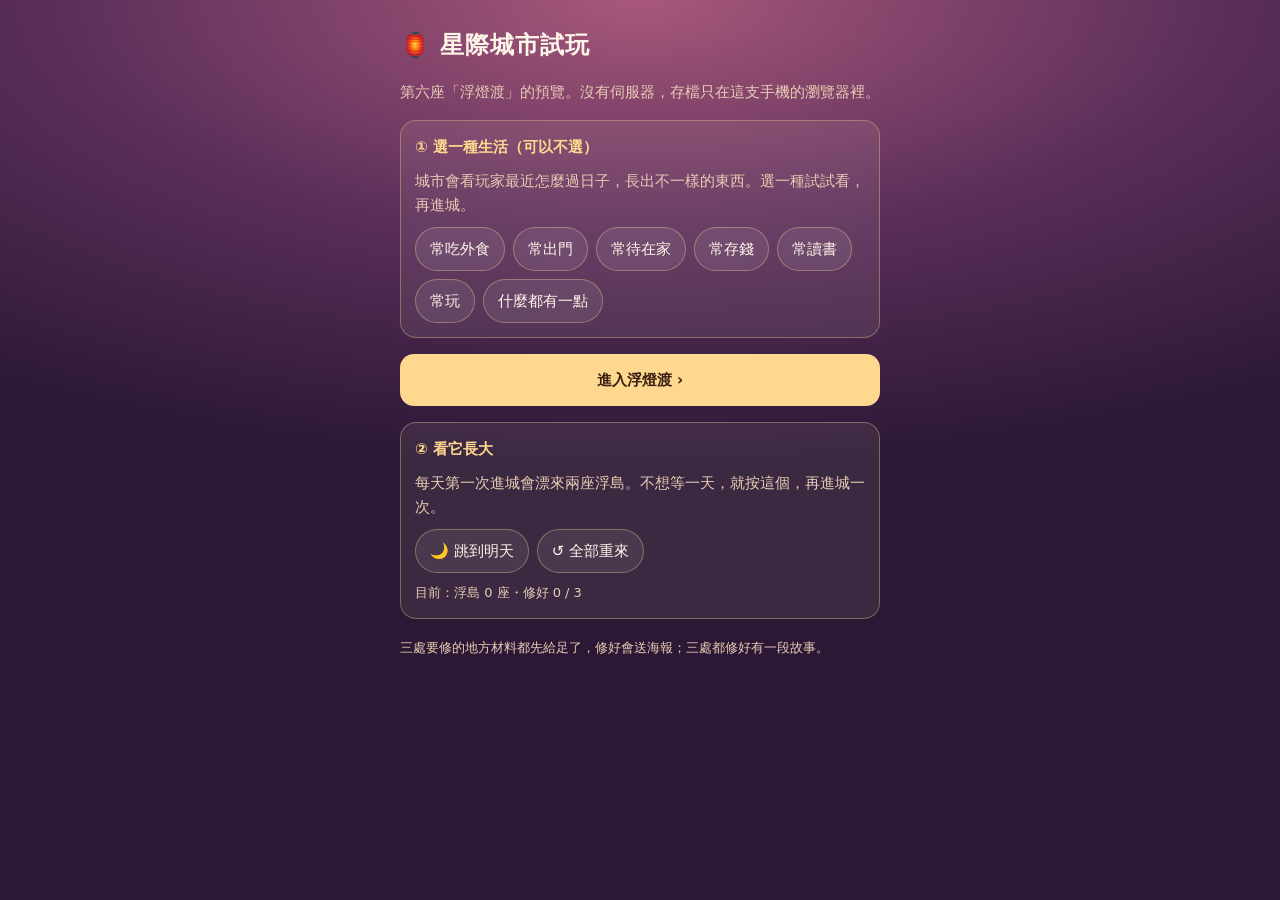
==== cities/index.html @ bdaa81f7 "星際城市試玩：第六座浮燈渡（暫時）" ====
<!doctype html>
<html lang="zh-Hant">
<head>
<meta charset="utf-8">
<meta name="viewport" content="width=device-width, initial-scale=1, viewport-fit=cover">
<meta name="theme-color" content="#2a1834">
<title>星際城市試玩</title>
<style>
  :root { --bg: #2a1834; --card: rgba(255, 236, 214, .08); --line: rgba(255, 216, 144, .35); --fg: #fff4e8; --mute: #e8cbb4; --acc: #ffd890; }
  * { box-sizing: border-box; }
  body { margin: 0; min-height: 100vh; background: radial-gradient(120% 70% at 50% 0%, #a8587a 0%, #5a2e5a 38%, var(--bg) 75%); color: var(--fg); font: 15px/1.6 system-ui, "Noto Sans TC", "Microsoft JhengHei", sans-serif;
    padding: max(18px, env(safe-area-inset-top)) max(16px, env(safe-area-inset-right)) max(24px, env(safe-area-inset-bottom)) max(16px, env(safe-area-inset-left)); }
  main { max-width: 480px; margin: 0 auto; display: grid; gap: 16px; }
  h1 { margin: 8px 0 0; font-size: 24px; letter-spacing: .04em; }
  p { margin: 0; color: var(--mute); }
  section { background: var(--card); border: 1px solid var(--line); border-radius: 16px; padding: 14px; display: grid; gap: 10px; }
  h2 { margin: 0; font-size: 15px; color: var(--acc); }
  .row { display: flex; flex-wrap: wrap; gap: 8px; }
  button, a.go { font: inherit; color: var(--fg); background: rgba(255, 255, 255, .08); border: 1px solid var(--line); border-radius: 999px; padding: 9px 14px; cursor: pointer; text-decoration: none; }
  button.on { background: var(--acc); color: #3a2010; border-color: var(--acc); }
  a.go { display: block; text-align: center; background: var(--acc); color: #3a2010; font-weight: 700; padding: 13px; border-radius: 14px; }
  #st { font-size: 13px; }
  small { color: var(--mute); }
</style>
</head>
<body>
<main>
  <h1>🏮 星際城市試玩</h1>
  <p>第六座「浮燈渡」的預覽。沒有伺服器，存檔只在這支手機的瀏覽器裡。</p>
  <section>
    <h2>① 選一種生活（可以不選）</h2>
    <p>城市會看玩家最近怎麼過日子，長出不一樣的東西。選一種試試看，再進城。</p>
    <div class="row" id="life">
      <button data-k="food">常吃外食</button><button data-k="move">常出門</button><button data-k="home">常待在家</button>
      <button data-k="save">常存錢</button><button data-k="learn">常讀書</button><button data-k="play">常玩</button><button data-k="mix">什麼都有一點</button>
    </div>
  </section>
  <a class="go" href="city6/index.html">進入浮燈渡 ›</a>
  <section>
    <h2>② 看它長大</h2>
    <p>每天第一次進城會漂來兩座浮島。不想等一天，就按這個，再進城一次。</p>
    <div class="row"><button id="tom">🌙 跳到明天</button><button id="rst">↺ 全部重來</button></div>
    <small id="st"></small>
  </section>
  <p><small>三處要修的地方材料都先給足了，修好會送海報；三處都修好有一段故事。</small></p>
</main>
<script src="demo.js"></script>
<script>
  const st = document.getElementById("st"), show = () => { const i = StarDemo.info(); st.textContent = `目前：浮島 ${i.isles} 座・修好 ${i.fixed} / 3${i.life ? "" : ""}`;
    document.querySelectorAll("#life button").forEach((b) => b.classList.toggle("on", b.dataset.k === i.life)); };
  document.querySelectorAll("#life button").forEach((b) => b.onclick = () => { StarDemo.life(b.dataset.k); show(); });
  document.getElementById("tom").onclick = () => { StarDemo.tomorrow(); st.textContent = "好了，進城就是新的一天。"; setTimeout(show, 1600); };
  document.getElementById("rst").onclick = () => { StarDemo.reset(); show(); };
  show(); addEventListener("pageshow", show);
</script>
</body>
</html>
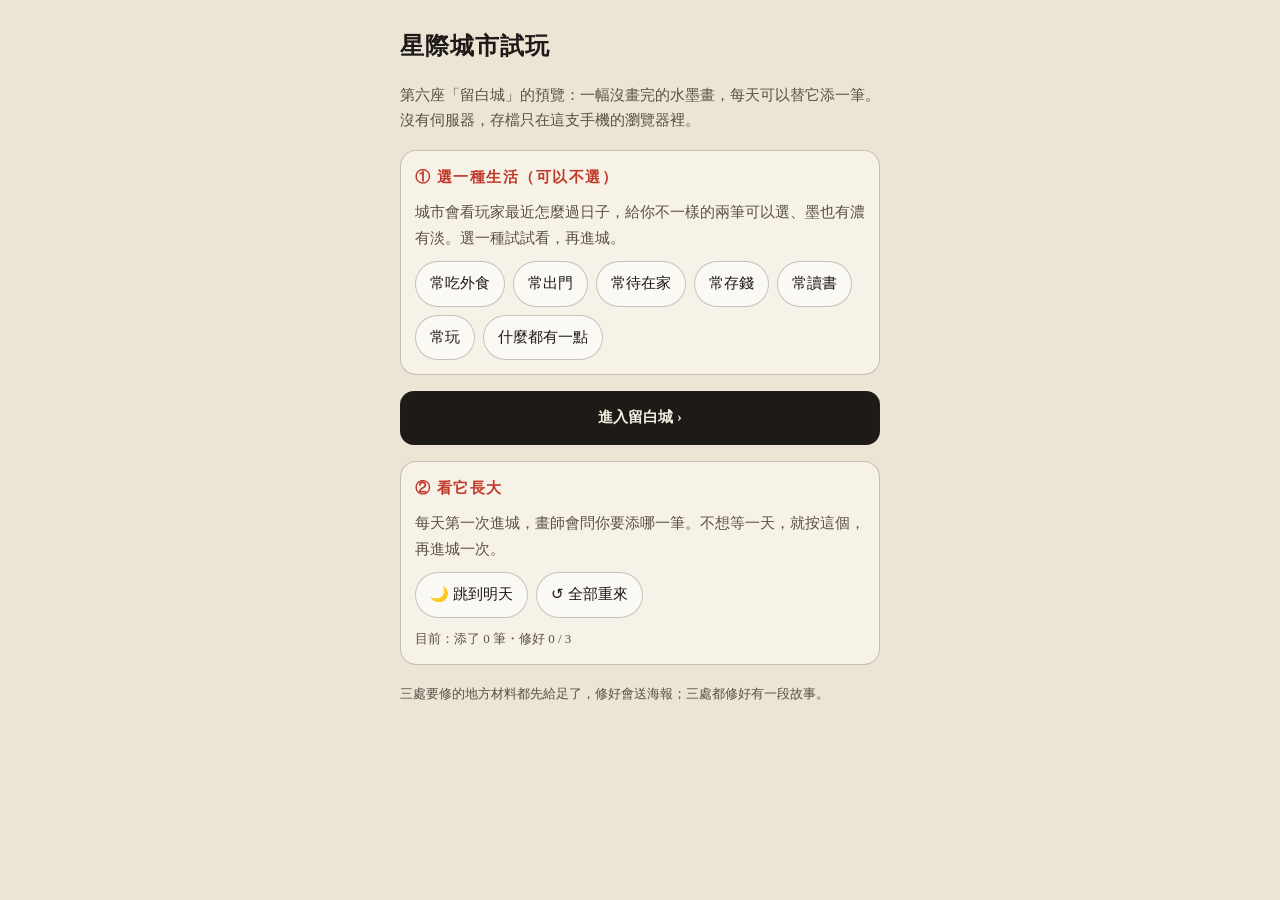
==== commit 72d74b46: "星際城市試玩：第六座改成留白城（水墨）" ====
--- a/cities/index.html
+++ b/cities/index.html
@@ -3,42 +3,42 @@
 <head>
 <meta charset="utf-8">
 <meta name="viewport" content="width=device-width, initial-scale=1, viewport-fit=cover">
-<meta name="theme-color" content="#2a1834">
+<meta name="theme-color" content="#ece4d4">
 <title>星際城市試玩</title>
 <style>
-  :root { --bg: #2a1834; --card: rgba(255, 236, 214, .08); --line: rgba(255, 216, 144, .35); --fg: #fff4e8; --mute: #e8cbb4; --acc: #ffd890; }
+  :root { --bg: #ece4d4; --card: rgba(255, 252, 244, .6); --line: rgba(40, 34, 30, .25); --fg: #1d1a18; --mute: #5a5048; --acc: #1d1a18; --seal: #c03a2b; }
   * { box-sizing: border-box; }
-  body { margin: 0; min-height: 100vh; background: radial-gradient(120% 70% at 50% 0%, #a8587a 0%, #5a2e5a 38%, var(--bg) 75%); color: var(--fg); font: 15px/1.6 system-ui, "Noto Sans TC", "Microsoft JhengHei", sans-serif;
+  body { margin: 0; min-height: 100vh; background: var(--bg); color: var(--fg); font: 15px/1.7 "Noto Serif TC", "Microsoft JhengHei", serif;
     padding: max(18px, env(safe-area-inset-top)) max(16px, env(safe-area-inset-right)) max(24px, env(safe-area-inset-bottom)) max(16px, env(safe-area-inset-left)); }
   main { max-width: 480px; margin: 0 auto; display: grid; gap: 16px; }
   h1 { margin: 8px 0 0; font-size: 24px; letter-spacing: .04em; }
   p { margin: 0; color: var(--mute); }
   section { background: var(--card); border: 1px solid var(--line); border-radius: 16px; padding: 14px; display: grid; gap: 10px; }
-  h2 { margin: 0; font-size: 15px; color: var(--acc); }
+  h2 { margin: 0; font-size: 15px; color: var(--seal); letter-spacing: .1em; }
   .row { display: flex; flex-wrap: wrap; gap: 8px; }
-  button, a.go { font: inherit; color: var(--fg); background: rgba(255, 255, 255, .08); border: 1px solid var(--line); border-radius: 999px; padding: 9px 14px; cursor: pointer; text-decoration: none; }
-  button.on { background: var(--acc); color: #3a2010; border-color: var(--acc); }
-  a.go { display: block; text-align: center; background: var(--acc); color: #3a2010; font-weight: 700; padding: 13px; border-radius: 14px; }
+  button, a.go { font: inherit; color: var(--fg); background: rgba(255, 255, 255, .5); border: 1px solid var(--line); border-radius: 999px; padding: 9px 14px; cursor: pointer; text-decoration: none; }
+  button.on { background: var(--acc); color: #f4ede0; border-color: var(--acc); }
+  a.go { display: block; text-align: center; background: var(--acc); color: #f4ede0; font-weight: 700; padding: 13px; border-radius: 14px; }
   #st { font-size: 13px; }
   small { color: var(--mute); }
 </style>
 </head>
 <body>
 <main>
-  <h1>🏮 星際城市試玩</h1>
-  <p>第六座「浮燈渡」的預覽。沒有伺服器，存檔只在這支手機的瀏覽器裡。</p>
+  <h1>星際城市試玩</h1>
+  <p>第六座「留白城」的預覽：一幅沒畫完的水墨畫，每天可以替它添一筆。沒有伺服器，存檔只在這支手機的瀏覽器裡。</p>
   <section>
     <h2>① 選一種生活（可以不選）</h2>
-    <p>城市會看玩家最近怎麼過日子，長出不一樣的東西。選一種試試看，再進城。</p>
+    <p>城市會看玩家最近怎麼過日子，給你不一樣的兩筆可以選、墨也有濃有淡。選一種試試看，再進城。</p>
     <div class="row" id="life">
       <button data-k="food">常吃外食</button><button data-k="move">常出門</button><button data-k="home">常待在家</button>
       <button data-k="save">常存錢</button><button data-k="learn">常讀書</button><button data-k="play">常玩</button><button data-k="mix">什麼都有一點</button>
     </div>
   </section>
-  <a class="go" href="city6/index.html">進入浮燈渡 ›</a>
+  <a class="go" href="city6/index.html">進入留白城 ›</a>
   <section>
     <h2>② 看它長大</h2>
-    <p>每天第一次進城會漂來兩座浮島。不想等一天，就按這個，再進城一次。</p>
+    <p>每天第一次進城，畫師會問你要添哪一筆。不想等一天，就按這個，再進城一次。</p>
     <div class="row"><button id="tom">🌙 跳到明天</button><button id="rst">↺ 全部重來</button></div>
     <small id="st"></small>
   </section>
@@ -46,7 +46,7 @@
 </main>
 <script src="demo.js"></script>
 <script>
-  const st = document.getElementById("st"), show = () => { const i = StarDemo.info(); st.textContent = `目前：浮島 ${i.isles} 座・修好 ${i.fixed} / 3${i.life ? "" : ""}`;
+  const st = document.getElementById("st"), show = () => { const i = StarDemo.info(); st.textContent = `目前：添了 ${i.isles} 筆・修好 ${i.fixed} / 3`;
     document.querySelectorAll("#life button").forEach((b) => b.classList.toggle("on", b.dataset.k === i.life)); };
   document.querySelectorAll("#life button").forEach((b) => b.onclick = () => { StarDemo.life(b.dataset.k); show(); });
   document.getElementById("tom").onclick = () => { StarDemo.tomorrow(); st.textContent = "好了，進城就是新的一天。"; setTimeout(show, 1600); };
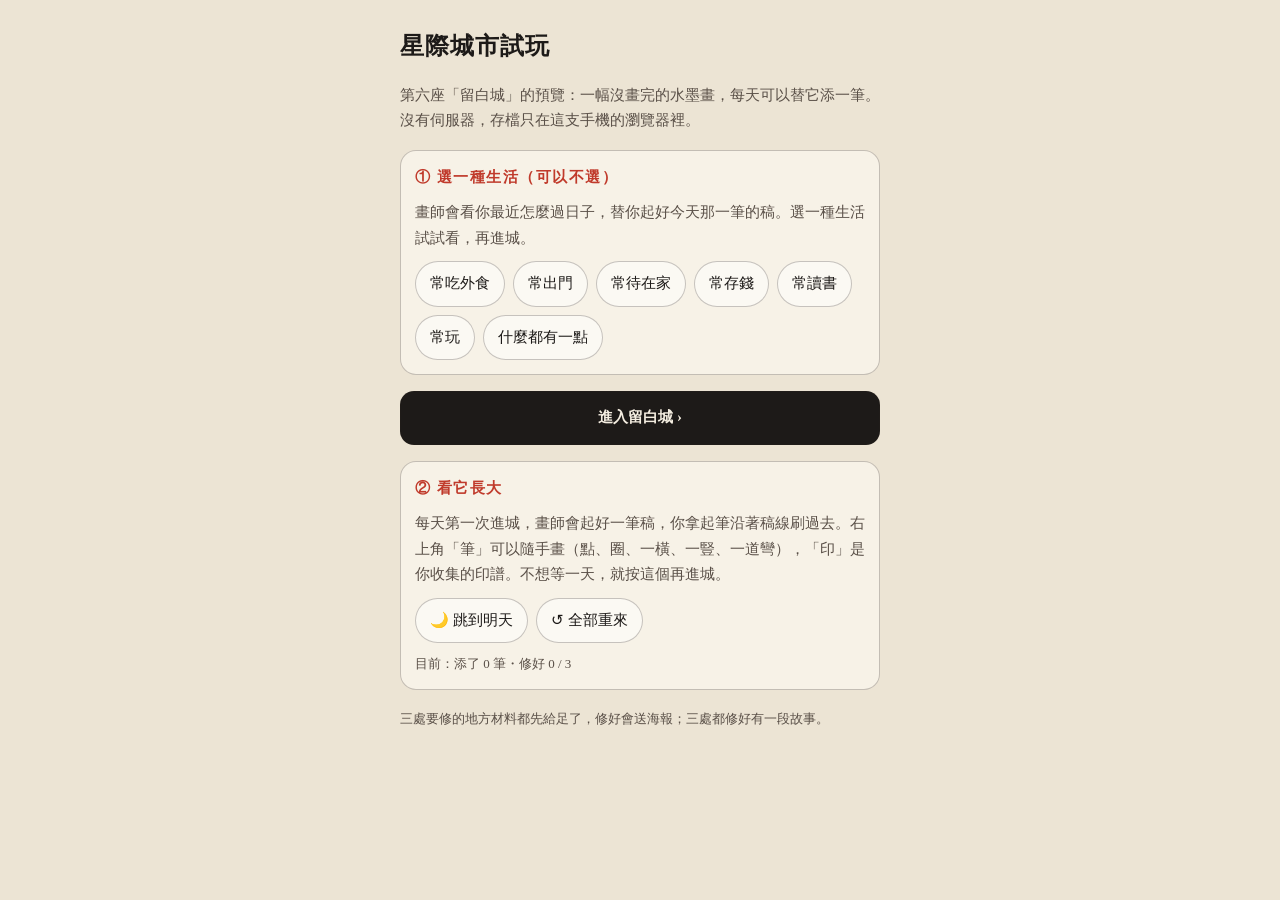
==== commit 23507273: "星際城市試玩：留白城——自動起稿、描稿上墨、閒筆、印譜、畫中人、題詩、長卷、天氣" ====
--- a/cities/index.html
+++ b/cities/index.html
@@ -29,7 +29,7 @@
   <p>第六座「留白城」的預覽：一幅沒畫完的水墨畫，每天可以替它添一筆。沒有伺服器，存檔只在這支手機的瀏覽器裡。</p>
   <section>
     <h2>① 選一種生活（可以不選）</h2>
-    <p>城市會看玩家最近怎麼過日子，給你不一樣的兩筆可以選、墨也有濃有淡。選一種試試看，再進城。</p>
+    <p>畫師會看你最近怎麼過日子，替你起好今天那一筆的稿。選一種生活試試看，再進城。</p>
     <div class="row" id="life">
       <button data-k="food">常吃外食</button><button data-k="move">常出門</button><button data-k="home">常待在家</button>
       <button data-k="save">常存錢</button><button data-k="learn">常讀書</button><button data-k="play">常玩</button><button data-k="mix">什麼都有一點</button>
@@ -38,7 +38,7 @@
   <a class="go" href="city6/index.html">進入留白城 ›</a>
   <section>
     <h2>② 看它長大</h2>
-    <p>每天第一次進城，畫師會問你要添哪一筆。不想等一天，就按這個，再進城一次。</p>
+    <p>每天第一次進城，畫師會起好一筆稿，你拿起筆沿著稿線刷過去。右上角「筆」可以隨手畫（點、圈、一橫、一豎、一道彎），「印」是你收集的印譜。不想等一天，就按這個再進城。</p>
     <div class="row"><button id="tom">🌙 跳到明天</button><button id="rst">↺ 全部重來</button></div>
     <small id="st"></small>
   </section>
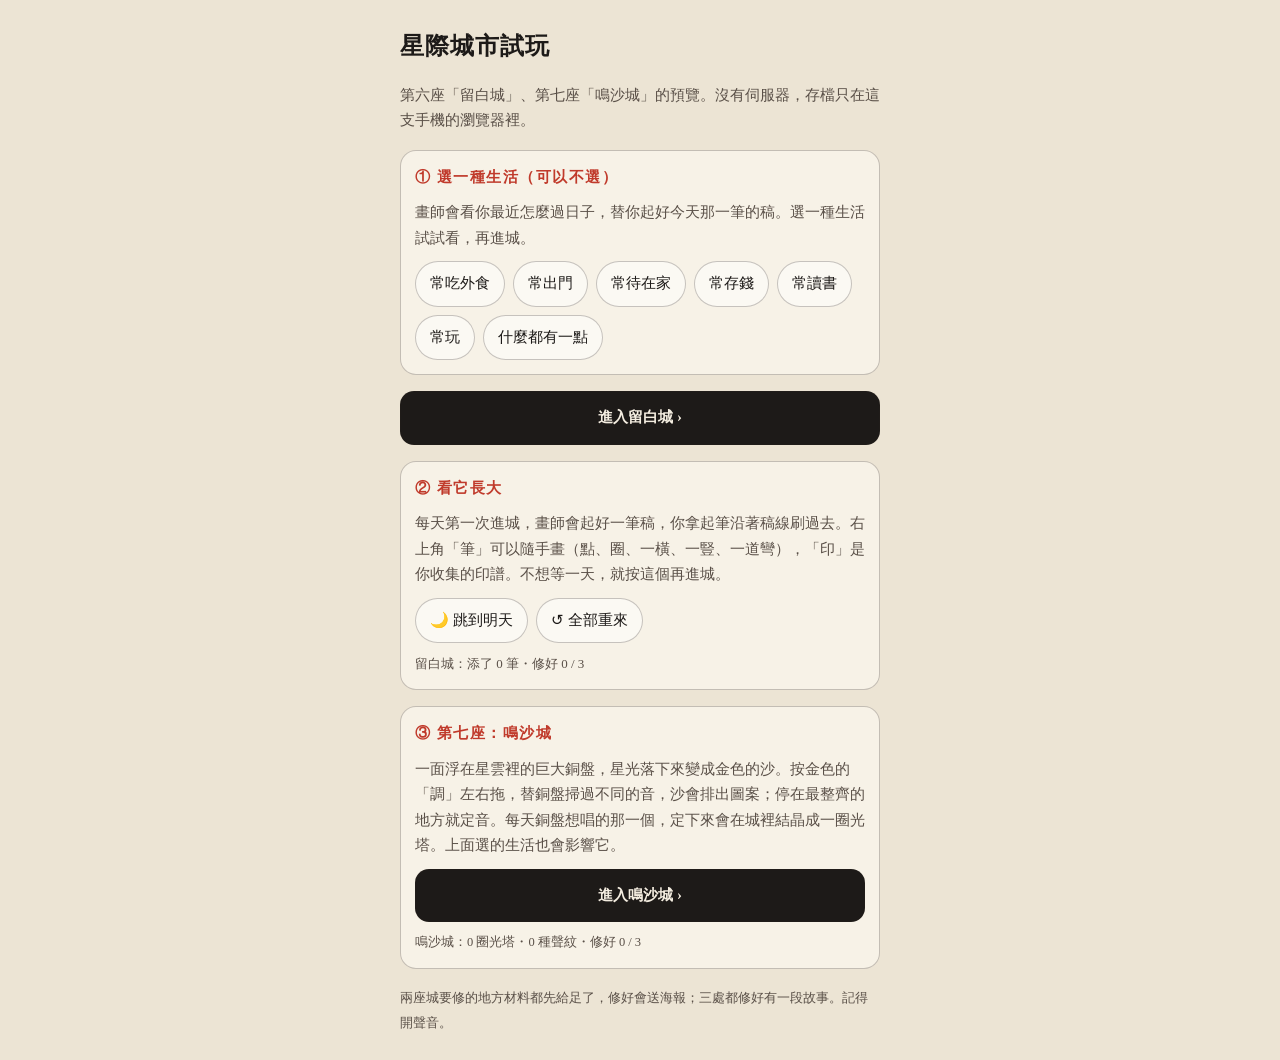
==== commit 9e5185b9: "星際城市試玩：第七座鳴沙城；留白城小事計數" ====
--- a/cities/index.html
+++ b/cities/index.html
@@ -26,7 +26,7 @@
 <body>
 <main>
   <h1>星際城市試玩</h1>
-  <p>第六座「留白城」的預覽：一幅沒畫完的水墨畫，每天可以替它添一筆。沒有伺服器，存檔只在這支手機的瀏覽器裡。</p>
+  <p>第六座「留白城」、第七座「鳴沙城」的預覽。沒有伺服器，存檔只在這支手機的瀏覽器裡。</p>
   <section>
     <h2>① 選一種生活（可以不選）</h2>
     <p>畫師會看你最近怎麼過日子，替你起好今天那一筆的稿。選一種生活試試看，再進城。</p>
@@ -42,11 +42,17 @@
     <div class="row"><button id="tom">🌙 跳到明天</button><button id="rst">↺ 全部重來</button></div>
     <small id="st"></small>
   </section>
-  <p><small>三處要修的地方材料都先給足了，修好會送海報；三處都修好有一段故事。</small></p>
+  <section>
+    <h2>③ 第七座：鳴沙城</h2>
+    <p>一面浮在星雲裡的巨大銅盤，星光落下來變成金色的沙。按金色的「調」左右拖，替銅盤掃過不同的音，沙會排出圖案；停在最整齊的地方就定音。每天銅盤想唱的那一個，定下來會在城裡結晶成一圈光塔。上面選的生活也會影響它。</p>
+    <a class="go" href="city7/index.html">進入鳴沙城 ›</a>
+    <small id="st7"></small>
+  </section>
+  <p><small>兩座城要修的地方材料都先給足了，修好會送海報；三處都修好有一段故事。記得開聲音。</small></p>
 </main>
 <script src="demo.js"></script>
 <script>
-  const st = document.getElementById("st"), show = () => { const i = StarDemo.info(); st.textContent = `目前：添了 ${i.isles} 筆・修好 ${i.fixed} / 3`;
+  const st = document.getElementById("st"), st7 = document.getElementById("st7"), show = () => { const i = StarDemo.info(), j = StarDemo.info("mingsha"); st.textContent = `留白城：添了 ${i.isles} 筆・修好 ${i.fixed} / 3`; st7.textContent = `鳴沙城：${j.isles} 圈光塔・${j.figs} 種聲紋・修好 ${j.fixed} / 3`;
     document.querySelectorAll("#life button").forEach((b) => b.classList.toggle("on", b.dataset.k === i.life)); };
   document.querySelectorAll("#life button").forEach((b) => b.onclick = () => { StarDemo.life(b.dataset.k); show(); });
   document.getElementById("tom").onclick = () => { StarDemo.tomorrow(); st.textContent = "好了，進城就是新的一天。"; setTimeout(show, 1600); };
